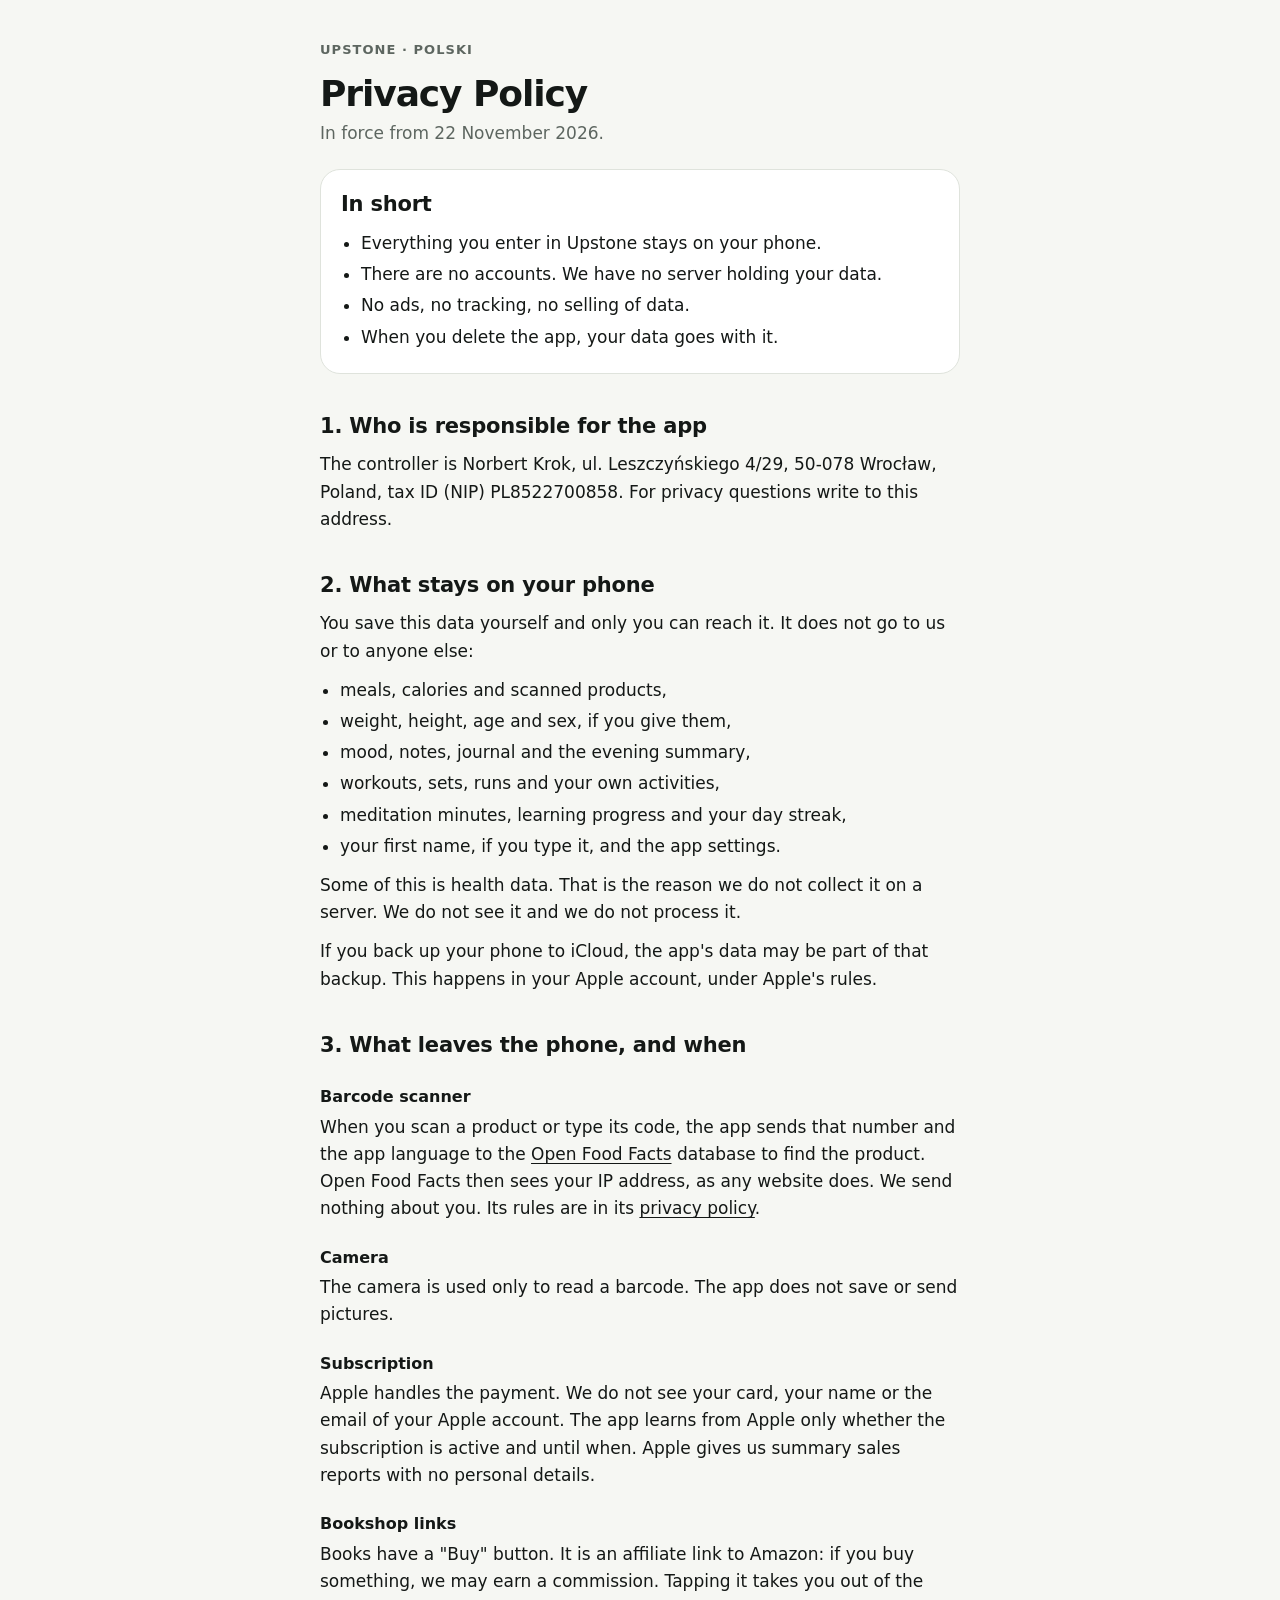
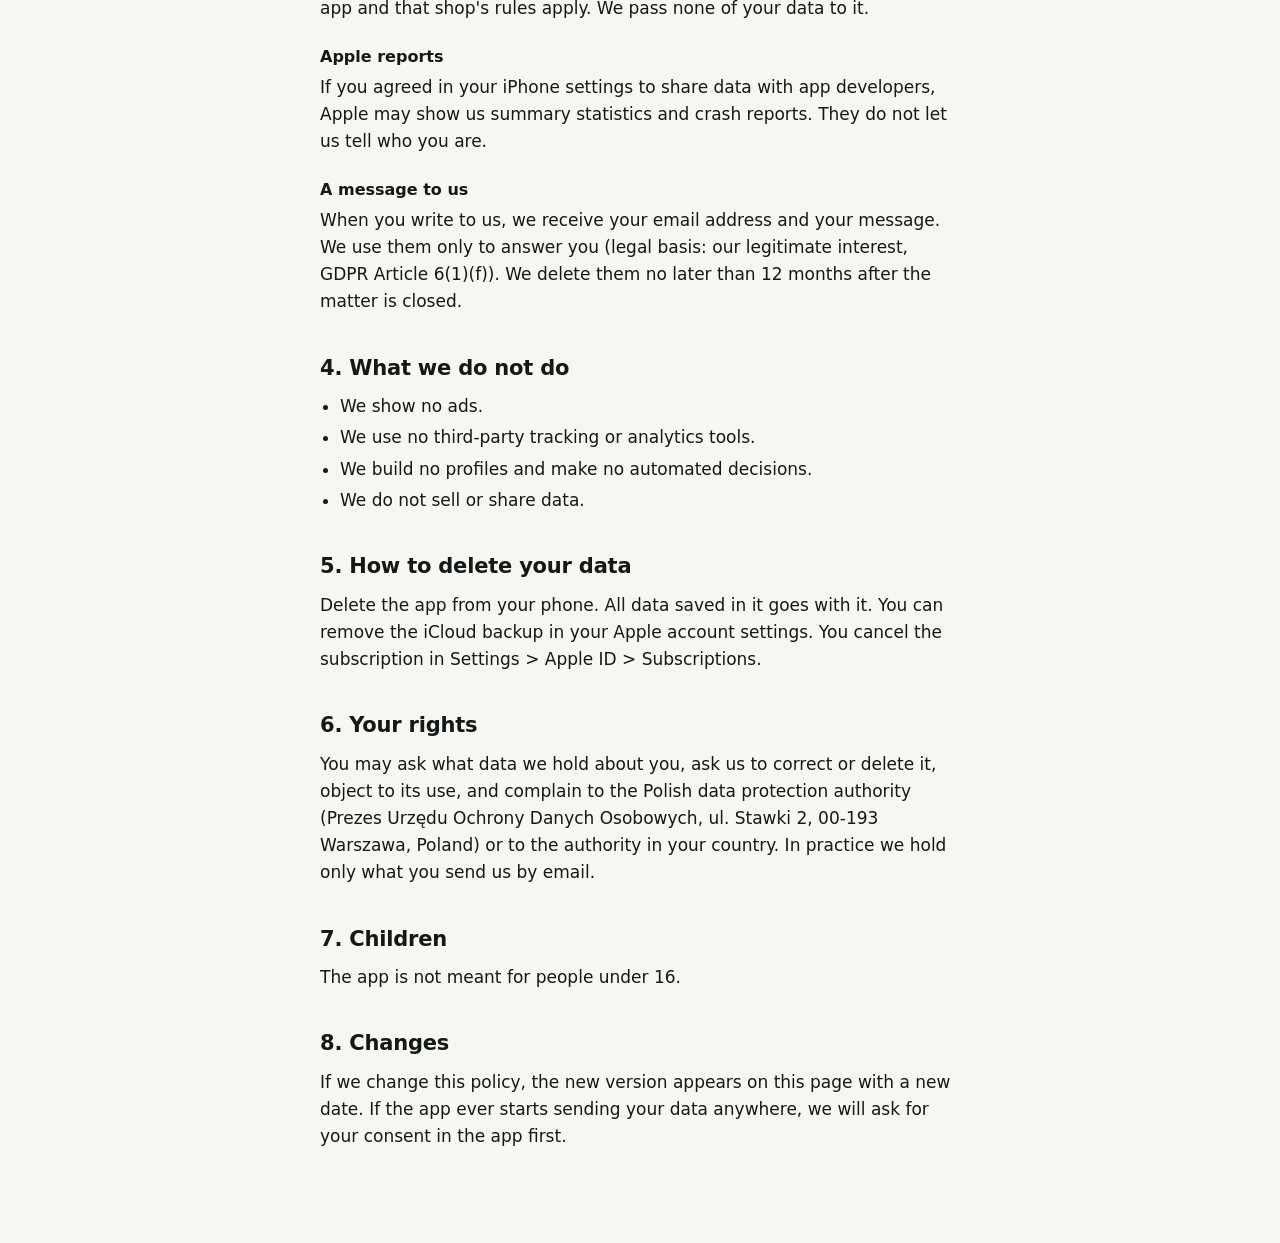
==== privacy.html @ 41b19d9f "Upstone: privacy policy and support pages" ====
<!doctype html>
<html lang="en">
<head>
<meta charset="utf-8">
<meta name="viewport" content="width=device-width, initial-scale=1">
<title>Upstone · Privacy Policy</title>
<meta name="description" content="Privacy policy of the Upstone app. Your data stays on your phone.">
<link rel="stylesheet" href="style.css">
</head>
<body>
<main>
<p class="eyebrow"><a href="index.html">Upstone</a> · <a href="prywatnosc.html">Polski</a></p>
<h1>Privacy Policy</h1>
<p class="muted">In force from 22 November 2026.</p>

<section class="card">
<h2>In short</h2>
<ul>
<li>Everything you enter in Upstone stays on your phone.</li>
<li>There are no accounts. We have no server holding your data.</li>
<li>No ads, no tracking, no selling of data.</li>
<li>When you delete the app, your data goes with it.</li>
</ul>
</section>

<h2>1. Who is responsible for the app</h2>
<p>The controller is Norbert Krok, ul. Leszczyńskiego 4/29, 50-078 Wrocław, Poland, tax ID (NIP) PL8522700858. For privacy questions write to this address.</p>

<h2>2. What stays on your phone</h2>
<p>You save this data yourself and only you can reach it. It does not go to us or to anyone else:</p>
<ul>
<li>meals, calories and scanned products,</li>
<li>weight, height, age and sex, if you give them,</li>
<li>mood, notes, journal and the evening summary,</li>
<li>workouts, sets, runs and your own activities,</li>
<li>meditation minutes, learning progress and your day streak,</li>
<li>your first name, if you type it, and the app settings.</li>
</ul>
<p>Some of this is health data. That is the reason we do not collect it on a server. We do not see it and we do not process it.</p>
<p>If you back up your phone to iCloud, the app's data may be part of that backup. This happens in your Apple account, under Apple's rules.</p>

<h2>3. What leaves the phone, and when</h2>
<h3>Barcode scanner</h3>
<p>When you scan a product or type its code, the app sends that number and the app language to the <a href="https://world.openfoodfacts.org" rel="noopener">Open Food Facts</a> database to find the product. Open Food Facts then sees your IP address, as any website does. We send nothing about you. Its rules are in its <a href="https://world.openfoodfacts.org/privacy" rel="noopener">privacy policy</a>.</p>
<h3>Camera</h3>
<p>The camera is used only to read a barcode. The app does not save or send pictures.</p>
<h3>Subscription</h3>
<p>Apple handles the payment. We do not see your card, your name or the email of your Apple account. The app learns from Apple only whether the subscription is active and until when. Apple gives us summary sales reports with no personal details.</p>
<h3>Bookshop links</h3>
<p>Books have a "Buy" button. It is an affiliate link to Amazon: if you buy something, we may earn a commission. Tapping it takes you out of the app and that shop's rules apply. We pass none of your data to it.</p>
<h3>Apple reports</h3>
<p>If you agreed in your iPhone settings to share data with app developers, Apple may show us summary statistics and crash reports. They do not let us tell who you are.</p>
<h3>A message to us</h3>
<p>When you write to us, we receive your email address and your message. We use them only to answer you (legal basis: our legitimate interest, GDPR Article 6(1)(f)). We delete them no later than 12 months after the matter is closed.</p>

<h2>4. What we do not do</h2>
<ul>
<li>We show no ads.</li>
<li>We use no third-party tracking or analytics tools.</li>
<li>We build no profiles and make no automated decisions.</li>
<li>We do not sell or share data.</li>
</ul>

<h2>5. How to delete your data</h2>
<p>Delete the app from your phone. All data saved in it goes with it. You can remove the iCloud backup in your Apple account settings. You cancel the subscription in Settings &gt; Apple ID &gt; Subscriptions.</p>

<h2>6. Your rights</h2>
<p>You may ask what data we hold about you, ask us to correct or delete it, object to its use, and complain to the Polish data protection authority (Prezes Urzędu Ochrony Danych Osobowych, ul. Stawki 2, 00-193 Warszawa, Poland) or to the authority in your country. In practice we hold only what you send us by email.</p>

<h2>7. Children</h2>
<p>The app is not meant for people under 16.</p>

<h2>8. Changes</h2>
<p>If we change this policy, the new version appears on this page with a new date. If the app ever starts sending your data anywhere, we will ask for your consent in the app first.</p>
</main>
</body>
</html>
---- style.css ----
:root{--bg:#0b0d0c;--text:#f2f4f0;--muted:#a3aba5;--hair:#262b28;--surface:#151917;--accent:#dfe9cd}
@media (prefers-color-scheme:light){:root{--bg:#f6f7f3;--text:#141816;--muted:#5d6660;--hair:#dfe3dc;--surface:#fff;--accent:#19372f}}
*{box-sizing:border-box}
html{-webkit-text-size-adjust:100%}
body{margin:0;background:var(--bg);color:var(--text);font:17px/1.6 system-ui,-apple-system,"Segoe UI",Roboto,sans-serif}
main{max-width:680px;margin:0 auto;padding:40px 20px 80px}
h1{font-size:36px;line-height:1.15;letter-spacing:-.03em;margin:8px 0 6px}
h2{font-size:21px;letter-spacing:-.01em;margin:36px 0 8px}
h3{font-size:16px;margin:22px 0 4px}
p{margin:0 0 12px}
ul{margin:0 0 12px;padding-left:20px}
li{margin:4px 0}
a{color:inherit;text-underline-offset:3px}
.muted{color:var(--muted)}
.eyebrow{font-size:13px;font-weight:700;letter-spacing:.08em;text-transform:uppercase;color:var(--muted)}
.eyebrow a{text-decoration:none}
.card{background:var(--surface);border:1px solid var(--hair);border-radius:20px;padding:18px 20px;margin:22px 0}
.card h2{margin-top:0}
.card ul{margin-bottom:0}
.btn{display:inline-block;margin:6px 8px 0 0;padding:12px 18px;border-radius:999px;border:1px solid var(--hair);text-decoration:none;font-weight:700}
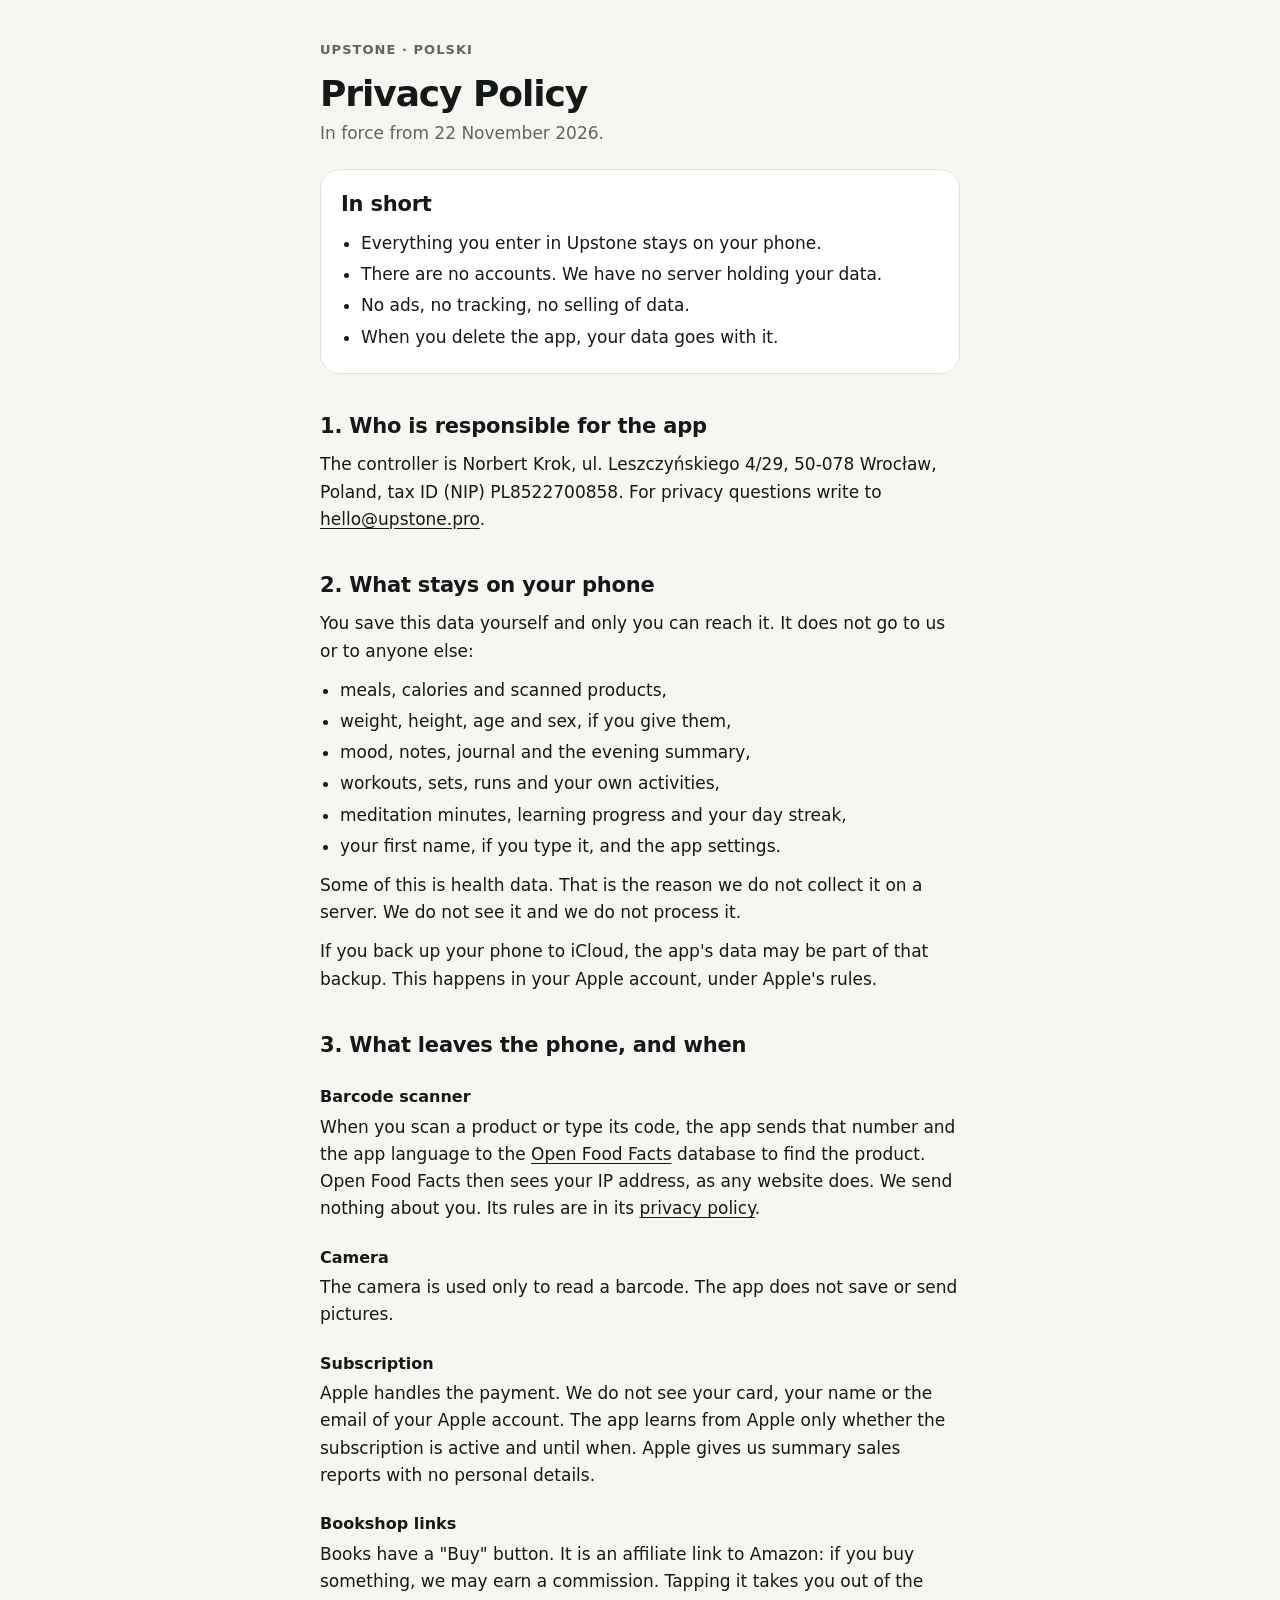
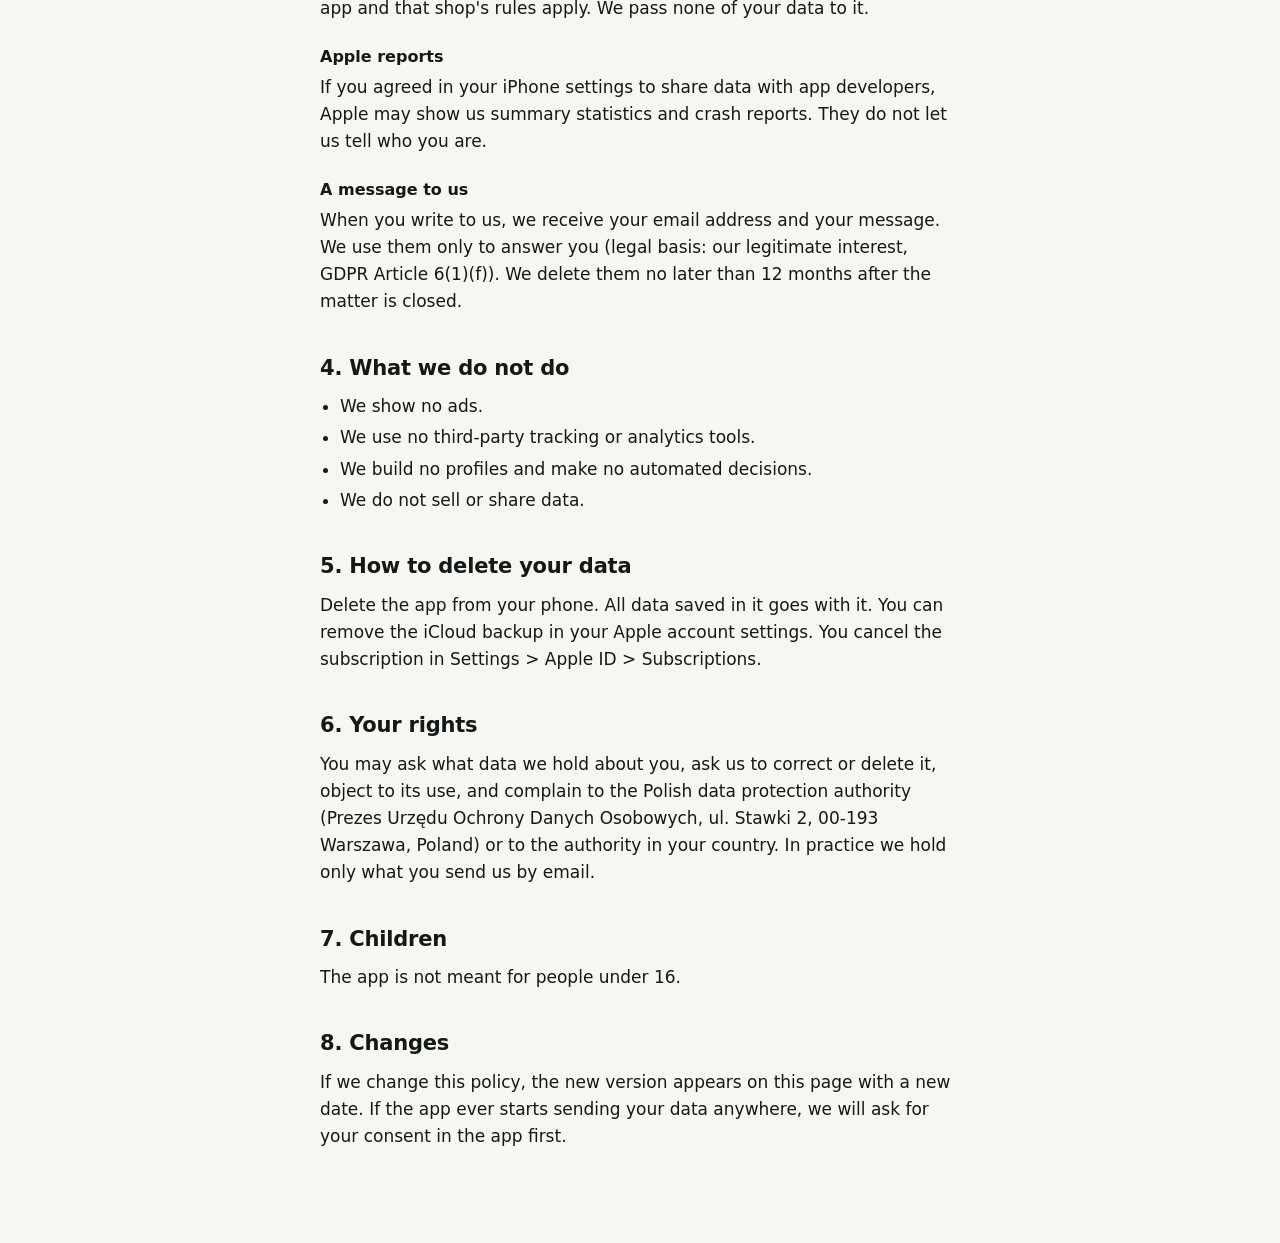
==== commit a1cc52dc: "Contact address hello@upstone.pro" ====
--- a/privacy.html
+++ b/privacy.html
@@ -24,7 +24,7 @@
 </section>
 
 <h2>1. Who is responsible for the app</h2>
-<p>The controller is Norbert Krok, ul. Leszczyńskiego 4/29, 50-078 Wrocław, Poland, tax ID (NIP) PL8522700858. For privacy questions write to this address.</p>
+<p>The controller is Norbert Krok, ul. Leszczyńskiego 4/29, 50-078 Wrocław, Poland, tax ID (NIP) PL8522700858. For privacy questions write to <a href="mailto:hello@upstone.pro">hello@upstone.pro</a>.</p>
 
 <h2>2. What stays on your phone</h2>
 <p>You save this data yourself and only you can reach it. It does not go to us or to anyone else:</p>
